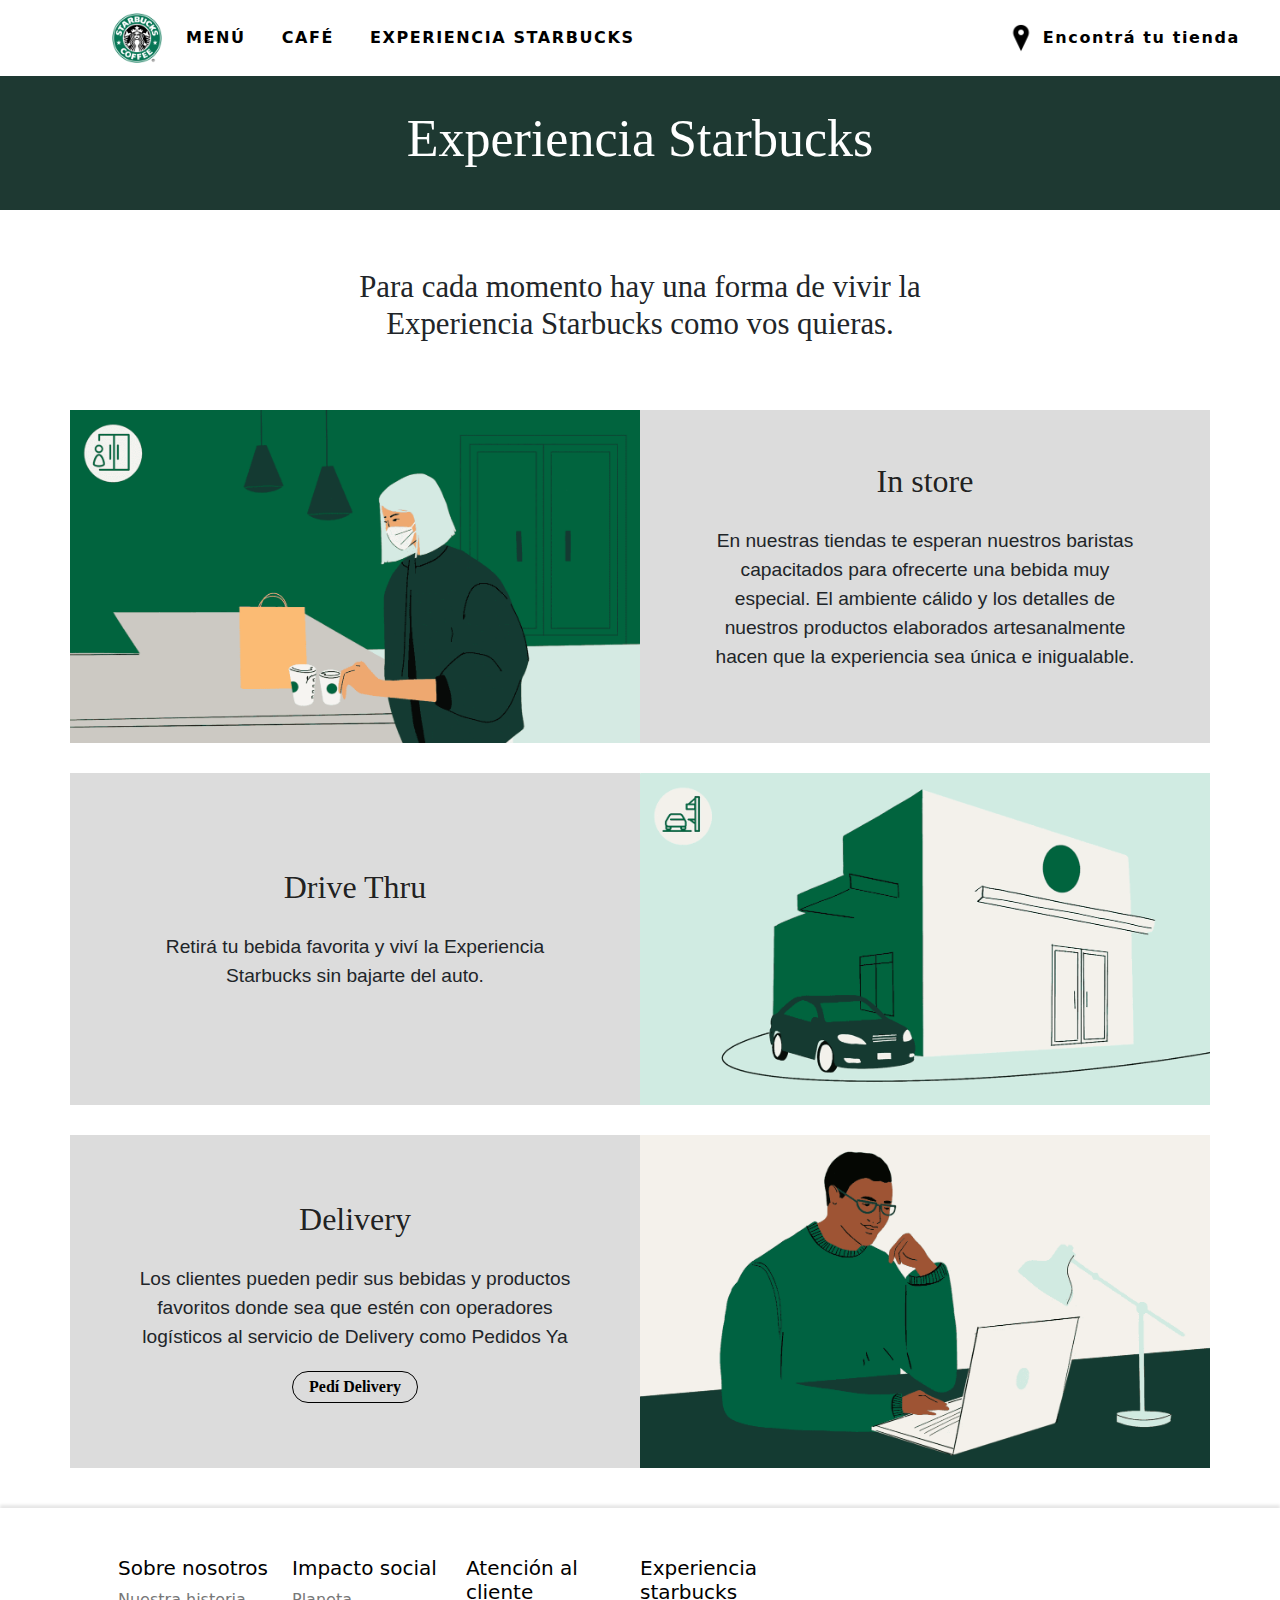
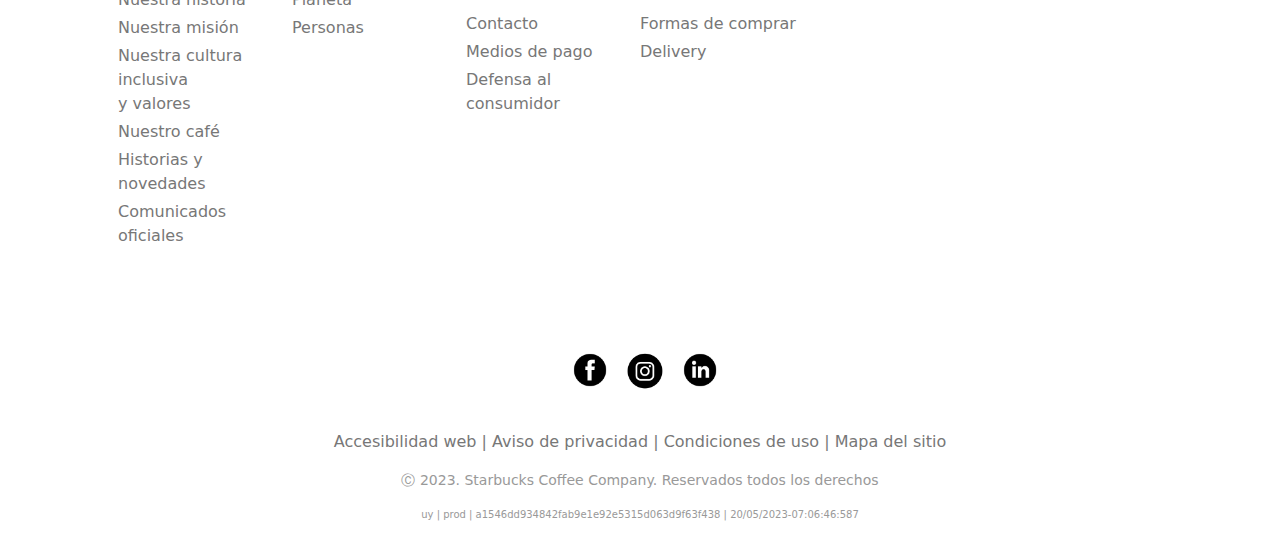
==== pages/experienciastarbucks.html @ a465eae4 "Commiteando otra vez" ====
<!DOCTYPE html>
<html lang="en">
<head>
    <meta charset="UTF-8">
    <meta http-equiv="X-UA-Compatible" content="IE=edge">
    <meta name="viewport" content="width=device-width, initial-scale=1.0">
    <link href="https://db.onlinewebfonts.com/c/d7e8a95865396cddca89b00080d2cba6?family=SoDo+Sans+SemiBold" rel="stylesheet">
    <link rel="shortcut icon" href="../img/logo.png" type="image/x-icon">
    <link rel="stylesheet" href="../css/bootstrap.min.css">
    <link rel="stylesheet" href="../css/mian.css">
    <title>Experiencia Starbucks | Starbucks</title>
</head>
<body>
    <header>
        <nav class="navbar navbar-expand-lg bg-white">
          <div class="container-fluid">
            <a class="navbar-brand" href="../index.html">
              <img class="logo animate__animated animate__flip" src="../img/logo.png" alt="">
            </a>
            <button class="navbar-toggler" type="button" data-bs-toggle="collapse" data-bs-target="#navbarNavAltMarkup"
              aria-controls="navbarNavAltMarkup" aria-expanded="false" aria-label="Toggle navigation">
              <span class="navbar-toggler-icon"></span>
            </button>
            <div class="collapse navbar-collapse" id="navbarNavAltMarkup">
              <div class="navbar-nav me-auto">
                <a class="nav-link" aria-current="page" href="#">MENÚ</a>
                <a class="nav-link" href="#">CAFÉ</a>
                <a class="nav-link" href="./pages/experienciastarbucks.html">EXPERIENCIA STARBUCKS</a>
              </div>
              <div class="navbar-nav ms-auto">
                <div class="tu-local">
                  <a class="nav-link" href="#"> <img class="location" src="../img/location.png" alt=""> Encontrá tu tienda</a>
                </div>
              </div>
            </div>
          </div>
        </nav>
      </header>
      <!-- <div class="container">
        <div class="row no-gutters">
          <div class="col">
            <img class="compras" src="../img/compras.png" alt="">
          </div>
          <div class="col text-block">
            <h2>In store</h2>
            <p>En nuestras tiendas te esperan nuestros baristas <br> capacitados para ofrecerte una bebida muy <br> especial. 
                El ambiente cálido y los detalles de <br> nuestros productos elaborados artesanalmente <br> hacen que la experiencia sea única e inigualable.</p>
          </div>
        </div>
        <div class="row">
          <div class="col">Columna 1</div>
          <div class="col">Columna 2</div>
        </div>
        <div class="row">
          <div class="col">Columna 1</div>
          <div class="col">Columna 2</div>
        </div>
      </div> -->
      <div class="experiencia-starbucks">
        <h2>Experiencia Starbucks</h2>
      </div>
      <div class="row">
        <div class="col-12 titulo-principal">
          <h2 class="h2-principal">Para cada momento hay una forma de vivir la <br> Experiencia Starbucks como vos quieras.</h2>
        </div>
      </div>
      <div class="container">
        <div class="row custom-row">
          <div class="col-md-6 cofees">
            <img src="../img/compras.png" alt="">
          </div>
          <div class="col-md-6 text-block">
            <h2>In store</h2>
            <p>En nuestras tiendas te esperan nuestros baristas <br> capacitados para ofrecerte una bebida muy <br> especial. 
                El ambiente cálido y los detalles de <br> nuestros productos elaborados artesanalmente <br> hacen que la experiencia sea única e inigualable.</p>
          </div>
        </div>
      </div>
      <div class="container">
        <div class="row mb-8 custom-row">
          <div class="col-md-6 text-block">
            <h2>Drive Thru</h2>
            <p>Retirá tu bebida favorita y viví la Experiencia <br>
                 Starbucks sin bajarte del auto.</p>
          </div>
          <div class="col-md-6 cofees">
            <img src="../img/drivethur.png" alt="">
          </div>
        </div>
      </div>
      <div class="container">
        <div class="row mb-8 custom-row">
          <div class="col-md-6 text-block">
            <h2>Delivery</h2>
            <p>Los clientes pueden pedir sus bebidas y productos <br>
            favoritos donde sea que estén con operadores <br> 
        logísticos al servicio de Delivery como Pedidos Ya</p>
        <a href=""><button>Pedí Delivery</button></a>
          </div>
          <div class="col-md-6 cofees">
            <img src="../img/delivery.png" alt="">
          </div>
        </div>
      </div>












    <footer>
        <div class="container">
          <div class="row p-5 bg-white text-black">
            <div class="col-xs-12 col-md-6 col-lg-2">
              <p class="h5">Sobre nosotros</p>
              <div class="mb-1">
                <a class="text-decoration-none" href="#">Nuestra historia</a>
              </div>
              <div class="mb-1">
                <a class="text-decoration-none" href="#">Nuestra misión</a>
              </div>
              <div class="mb-1">
                <a class="text-decoration-none" href="#">Nuestra cultura inclusiva <br> y valores</a>
              </div>
              <div class="mb-1">
                <a class="text-decoration-none" href="#">Nuestro café</a>
              </div>
              <div class="mb-1">
                <a class="text-decoration-none" href="#">Historias y novedades</a>
              </div>
              <div class="mb-1">
                <a class="text-decoration-none" href="#">Comunicados oficiales</a>
              </div>
            </div>
            <div class="col-xs-12 col-md-6 col-lg-2">
              <p class="h5">Impacto social</p>
              <div class="mb-1">
                <a class="text-decoration-none" href="#">Planeta</a>
              </div>
              <div class="mb-1">
                <a class="text-decoration-none" href="#">Personas</a>
              </div>
            </div>
            <div class="col-xs-12 col-md-6 col-lg-2">
              <p class="h5">Atención al cliente</p>
              <div class="mb-1">
                <a class="text-decoration-none" href="#">Contacto</a>
              </div>
              <div class="mb-1">
                <a class="text-decoration-none" href="#">Medios de pago</a>
              </div>
              <div class="mb-1">
                <a class="text-decoration-none" href="#">Defensa al consumidor</a>
              </div>
            </div>
            <div class="col-xs-12 col-md-6 col-lg-3">
              <p class="h5">Experiencia <br> starbucks</p>
              <div class="mb-1">
                <a class="text-decoration-none" href="#">Formas de comprar</a>
              </div>
              <div class="mb-1">
                <a class="text-decoration-none" href="#">Delivery</a>
              </div>
            </div>
          </div>
          <div class="foooter">
            <div class="footer-logos">
              <a href=""><img src="../img/facebookdos.png" alt="Fcebook"></a>
              <a href=""><img src="../img/instagram.png" alt="Instagram"></a>
              <a href=""><img src="../img/linkedin.png" alt="LinkedIn"></a>
            </div>
            <div class="footer-links">
              <p class="accesibilidad">Accesibilidad web | Aviso de privacidad | Condiciones de uso | Mapa del sitio</p>
              <p class="company">Ⓒ 2023. Starbucks Coffee Company. Reservados todos los derechos</p>
              <p class="uy">uy | prod | a1546dd934842fab9e1e92e5315d063d9f63f438 | 20/05/2023-07:06:46:587</p>
            </div>  
          </div>
        </div>
    </footer>
<script src="../js/bootstrap.bundle.min.js"></script>
</body>
</html>
---- css/mian.css ----
* {
  padding: 0;
  margin: 0;
  box-sizing: border-box;
}

header {
  background-color: white;
  box-shadow: 0 3px 3px rgba(0, 0, 0, 0.1);
}

.container-fluid {
  margin-left: 100px;
}
.container-fluid .navbar-nav a {
  margin-right: 20px;
  font-weight: 700;
  letter-spacing: 0.1em;
  color: black;
}
.container-fluid .navbar-nav a:hover {
  color: #006241;
}

.logo {
  height: 50px;
}

.location {
  height: 30px;
}

footer {
  margin-top: 40px;
  box-shadow: 0 -3px 3px rgba(0, 0, 0, 0.1);
}

.foooter {
  display: flex;
  justify-content: center;
  flex-direction: column;
  align-items: center;
  margin-top: 50px;
}

.footer-logos img {
  height: 40px;
  margin-bottom: 40px;
  margin-left: 10px;
}
.footer-logos img:hover {
  transform: translateY(-5px);
  color: #999;
}

.footer-links {
  display: flex;
  justify-content: center;
  flex-direction: column;
  text-align: center;
}
.footer-links .accesibilidad {
  color: #777;
  font-size: 1rem;
  font-weight: 300;
}
.footer-links .company {
  color: #999;
  display: block;
  font-size: 0.875rem;
  font-weight: 300;
}
.footer-links .uy {
  color: #999;
  display: block;
  font-size: 0.625rem;
  font-weight: 300;
}

.mb-1 a {
  color: #777;
}
.mb-1 a:hover {
  color: black;
}

.line {
  color: #777;
  padding-bottom: 20px;
  height: 1px;
}

.container h3 {
  font-size: calc(1.0188rem + 0.2256vw);
}
.container .cofees {
  display: flex;
  justify-content: center;
}
.container .cofees img {
  height: 100%;
  width: 100%;
}
.container .bg-aqua {
  display: flex;
  justify-content: end;
  background-color: #61d4f2;
  justify-content: center;
  align-items: center;
}
.container .bg-aqua h1 {
  color: #006241;
  font-size: calc(1.2125rem + 2.55vw);
  text-align: center;
}

.row > * {
  padding: 0;
}

.links .conta-iner {
  padding: 80px;
  margin-top: 70px;
  box-shadow: 0 -3px 3px rgba(0, 0, 0, 0.1);
}
.links .conta-iner h3 {
  font-size: calc(1.0188rem + 0.2256vw);
}
.links .conta-iner a {
  text-decoration: none;
  color: #777;
  font-weight: 400;
  padding-top: 15px;
}
.links .conta-iner :hover {
  color: black;
}
.links .conta-iner .sobre-nosotros {
  display: flex;
  flex-direction: column;
}

.compras {
  width: 100%;
  width: 554px;
  height: 323px;
}

.experiencia-starbucks {
  display: flex;
  justify-content: center;
  align-items: center;
  height: 134px;
  background-color: #1e3932;
}
.experiencia-starbucks h2 {
  font-family: "SoDo Sans SemiBold";
  font-size: calc(1.2125rem + 2.55vw);
  color: #fff;
}

.titulo-principal {
  height: 200px;
  display: flex;
  justify-content: center;
  align-items: center;
  text-align: center;
}
.titulo-principal .h2-principal {
  font-family: "SoDo Sans SemiBold";
  font-size: calc(1.0875rem + 1.05vw);
}

.text-block {
  font-family: "SoDo Sans SemiBold";
  text-align: center;
  justify-content: center;
  display: flex;
  flex-direction: column;
  background-color: #dcdcdc;
}
.text-block h2 {
  font-family: "SoDo Sans SemiBold";
  color: rgba(0, 0, 0, 0.87);
}
.text-block p {
  font-family: "SoDo Sans SemiBold";
  font-size: calc(1.0188rem + 0.2256vw);
  margin-bottom: 1rem;
  display: block;
  -webkit-margin-before: 1em;
          margin-block-start: 1em;
  -webkit-margin-after: 1em;
          margin-block-end: 1em;
  -webkit-margin-start: 0px;
          margin-inline-start: 0px;
  -webkit-margin-end: 0px;
          margin-inline-end: 0px;
  font-family: SoDo Sans, Helvetica, Arial, sans-serif;
}
.text-block button {
  font-family: "SoDo Sans SemiBold";
  display: inline-block;
  background: none;
  border: 1px solid;
  border-radius: 50px;
  padding: 7px 16px;
  font-weight: 600;
  line-height: 1;
  text-align: center;
  text-decoration: none;
  transition: all 0.2s ease;
}

.col {
  -moz-column-gap: 0;
       column-gap: 0;
}

.custom-row {
  margin-bottom: 30px;
}/*# sourceMappingURL=mian.css.map */
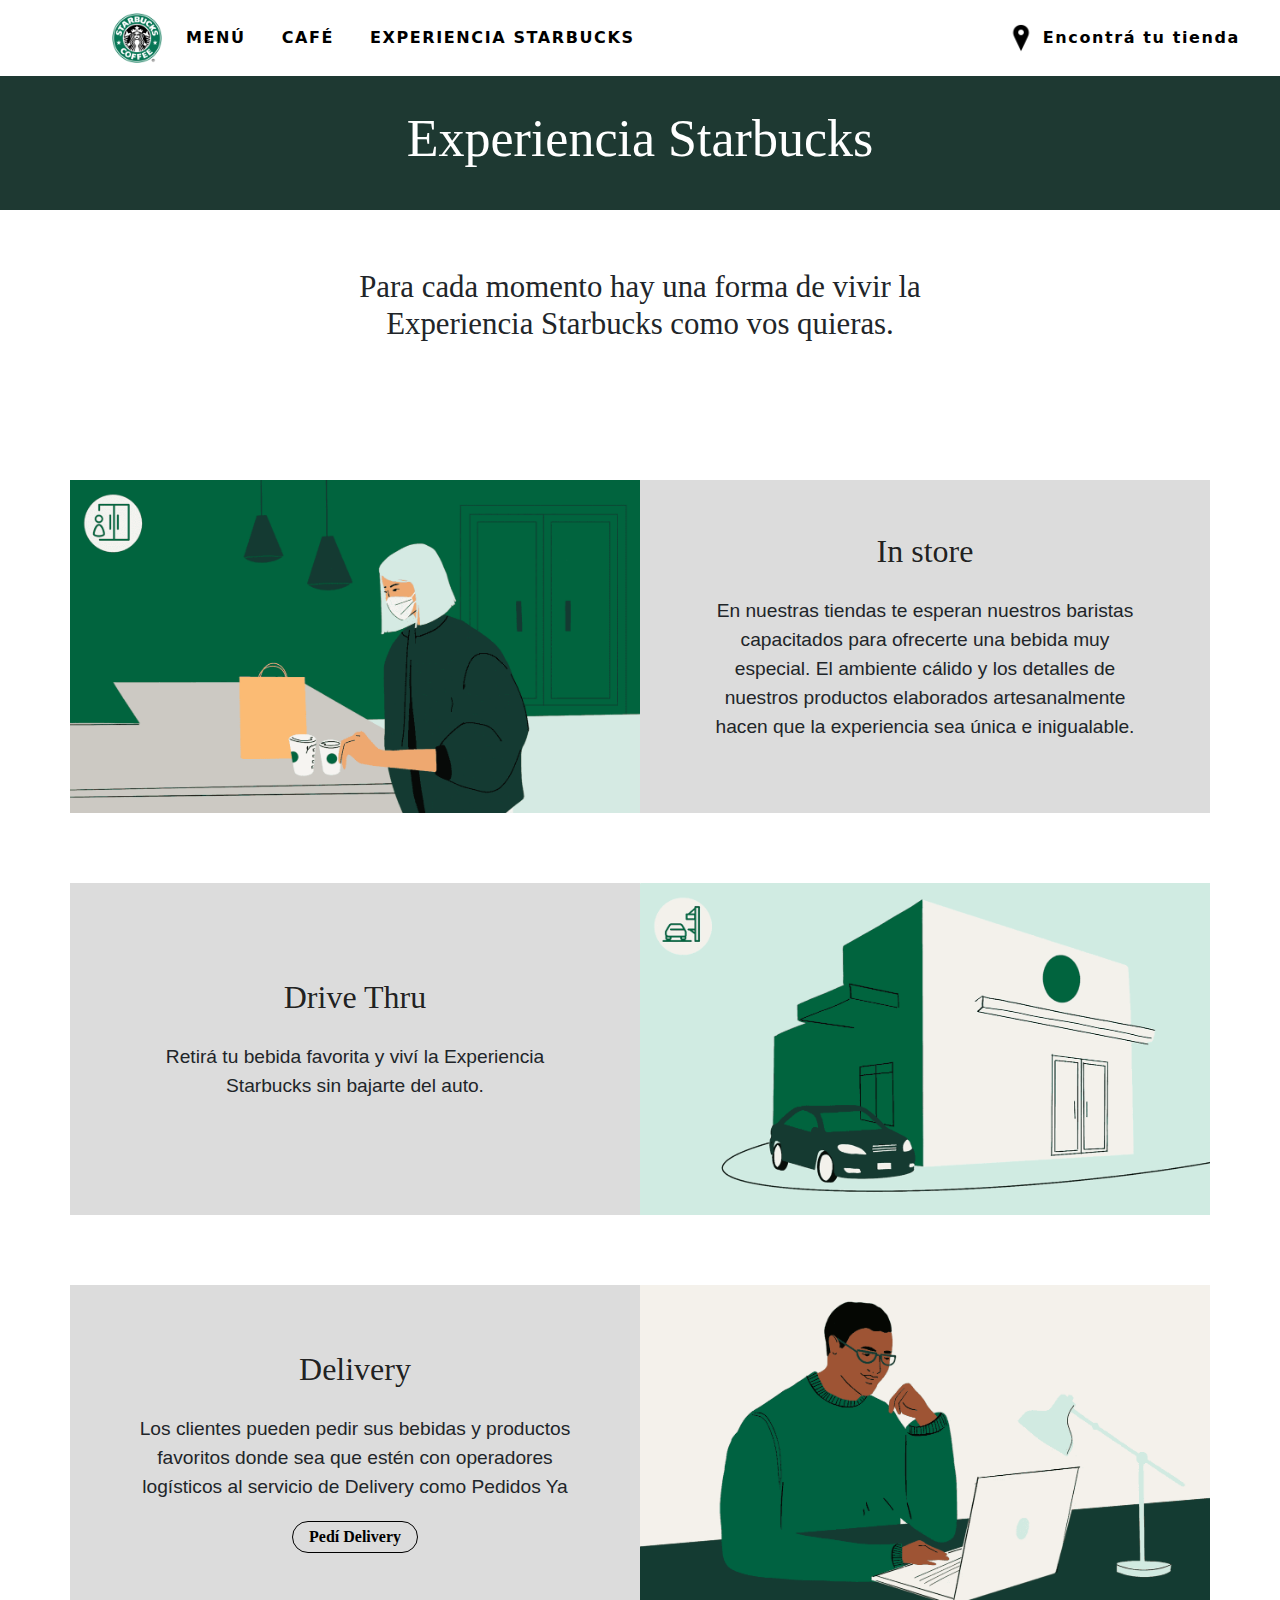
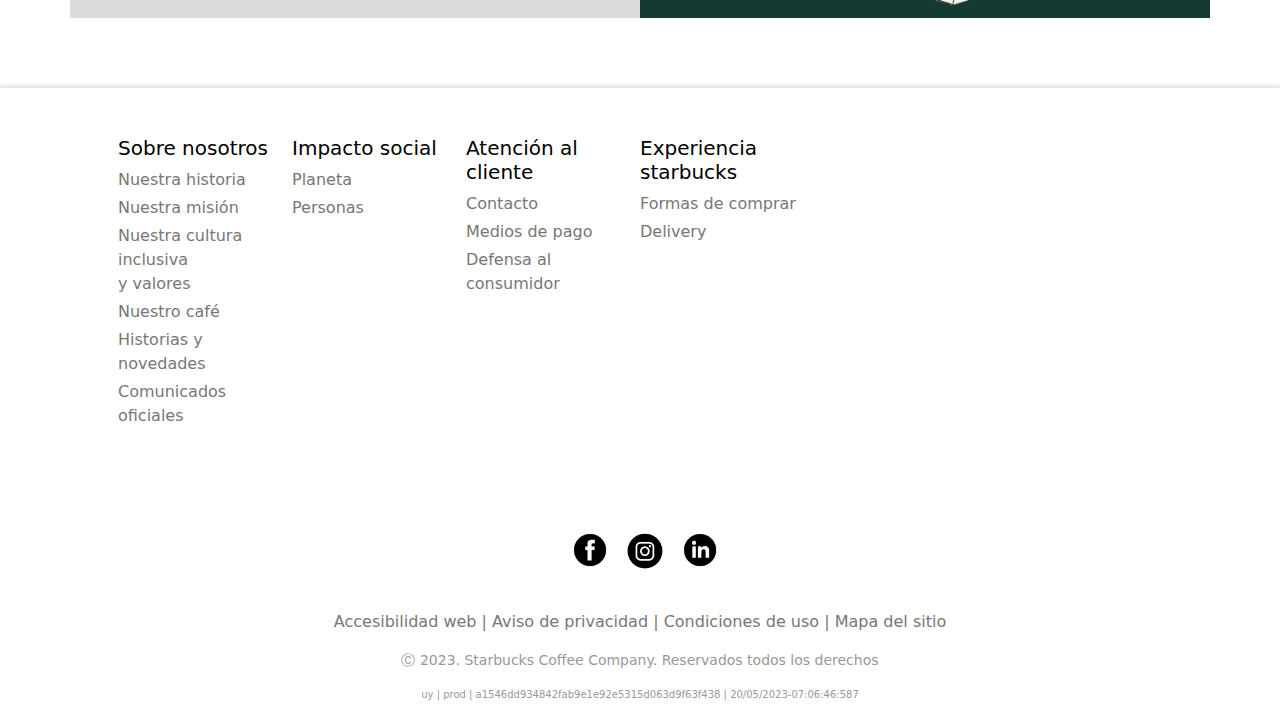
==== commit feb606cb: "Sumandole algo del menu" ====
--- a/pages/experienciastarbucks.html
+++ b/pages/experienciastarbucks.html
@@ -23,9 +23,9 @@
             </button>
             <div class="collapse navbar-collapse" id="navbarNavAltMarkup">
               <div class="navbar-nav me-auto">
-                <a class="nav-link" aria-current="page" href="#">MENÚ</a>
+                <a class="nav-link" aria-current="page" href="../pages/menu.html">MENÚ</a>
                 <a class="nav-link" href="#">CAFÉ</a>
-                <a class="nav-link" href="./pages/experienciastarbucks.html">EXPERIENCIA STARBUCKS</a>
+                <a class="nav-link" href="../pages/experienciastarbucks.html">EXPERIENCIA STARBUCKS</a>
               </div>
               <div class="navbar-nav ms-auto">
                 <div class="tu-local">
@@ -36,26 +36,6 @@
           </div>
         </nav>
       </header>
-      <!-- <div class="container">
-        <div class="row no-gutters">
-          <div class="col">
-            <img class="compras" src="../img/compras.png" alt="">
-          </div>
-          <div class="col text-block">
-            <h2>In store</h2>
-            <p>En nuestras tiendas te esperan nuestros baristas <br> capacitados para ofrecerte una bebida muy <br> especial. 
-                El ambiente cálido y los detalles de <br> nuestros productos elaborados artesanalmente <br> hacen que la experiencia sea única e inigualable.</p>
-          </div>
-        </div>
-        <div class="row">
-          <div class="col">Columna 1</div>
-          <div class="col">Columna 2</div>
-        </div>
-        <div class="row">
-          <div class="col">Columna 1</div>
-          <div class="col">Columna 2</div>
-        </div>
-      </div> -->
       <div class="experiencia-starbucks">
         <h2>Experiencia Starbucks</h2>
       </div>
--- a/css/mian.css
+++ b/css/mian.css
@@ -219,4 +219,31 @@
 
 .custom-row {
   margin-bottom: 30px;
+}
+
+.container {
+  margin-top: 70px;
+}
+.container .card-body {
+  display: flex;
+  justify-content: center;
+  align-items: center;
+  flex-direction: column;
+}
+.container .card-body a img {
+  background-color: #1e3932;
+  height: 180px;
+  border-radius: 50%;
+  transition: all 0.3s ease-in-out;
+}
+.container .card-body a img:hover {
+  transform: scale(0.8);
+}
+.container .card-body h1 {
+  padding-top: 20px;
+  font-size: calc(1.0188rem + 0.2256vw);
+}
+
+.card {
+  border: none;
 }/*# sourceMappingURL=mian.css.map */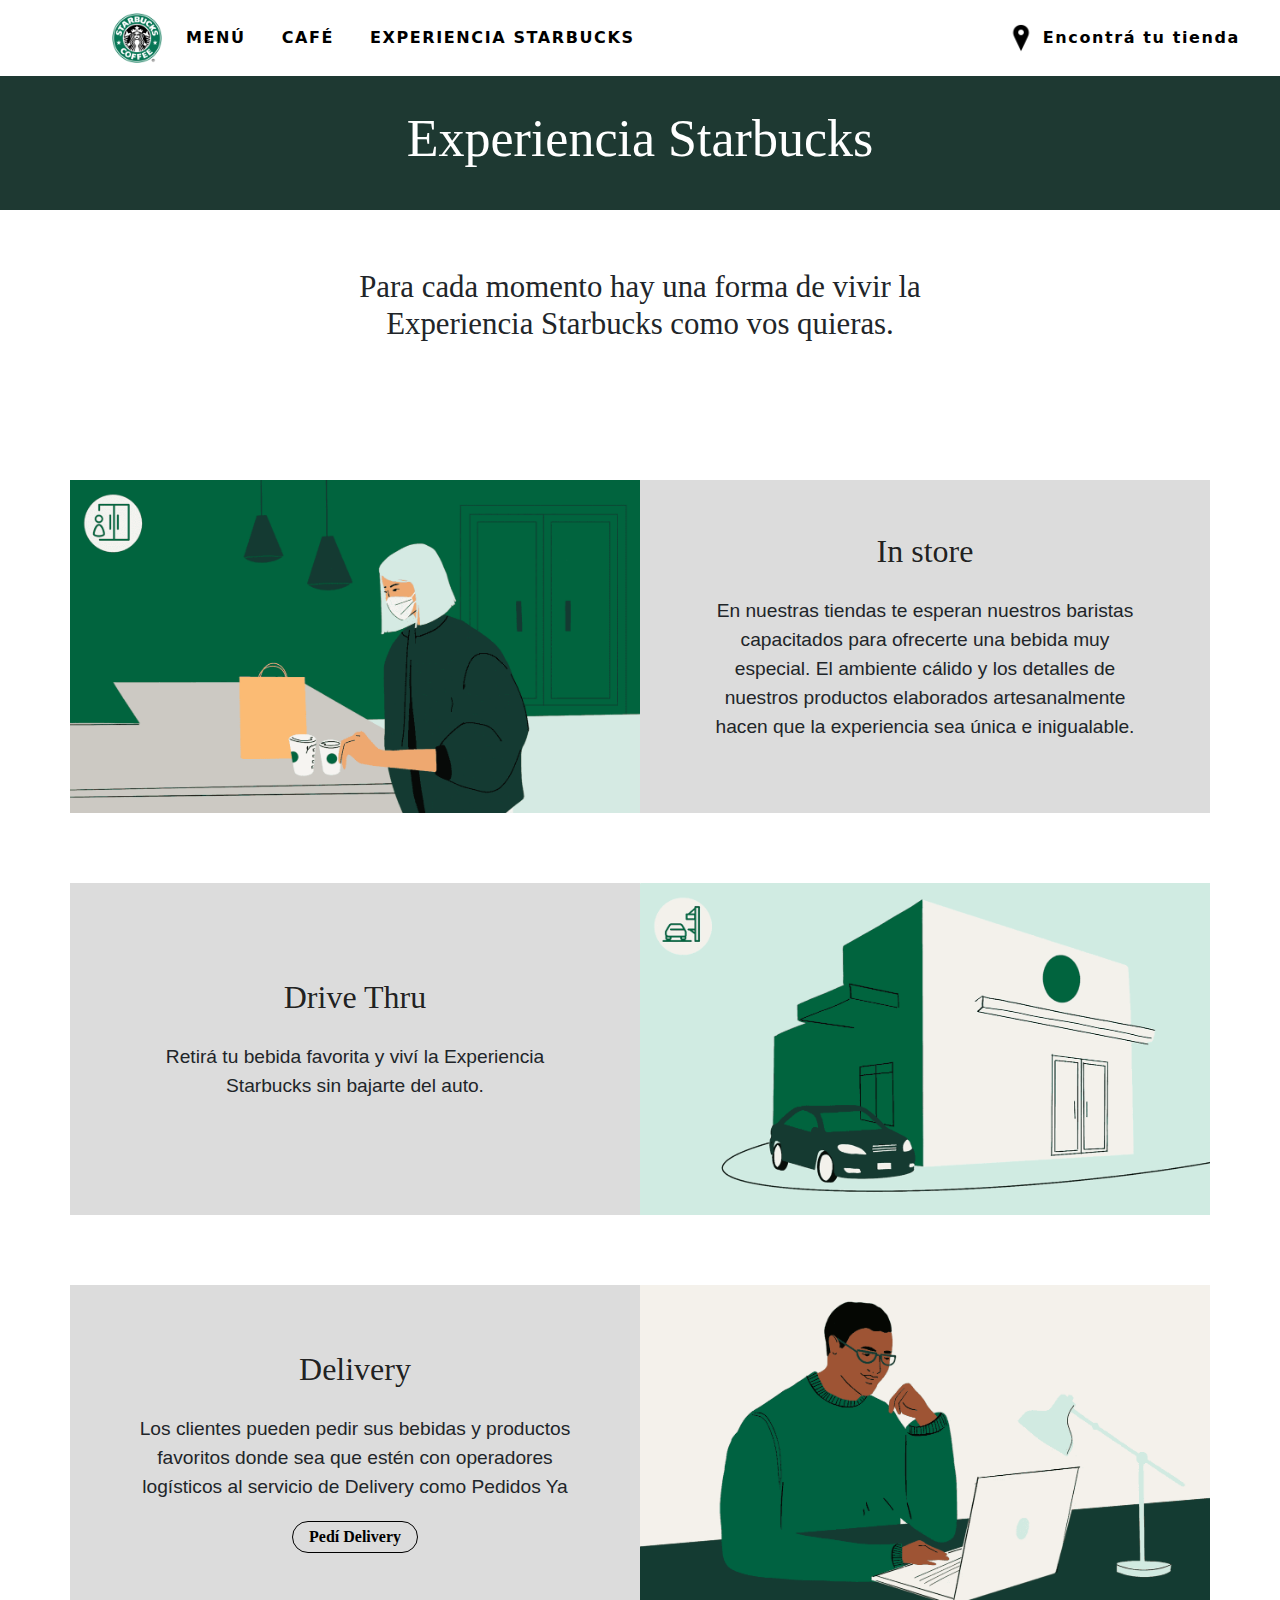
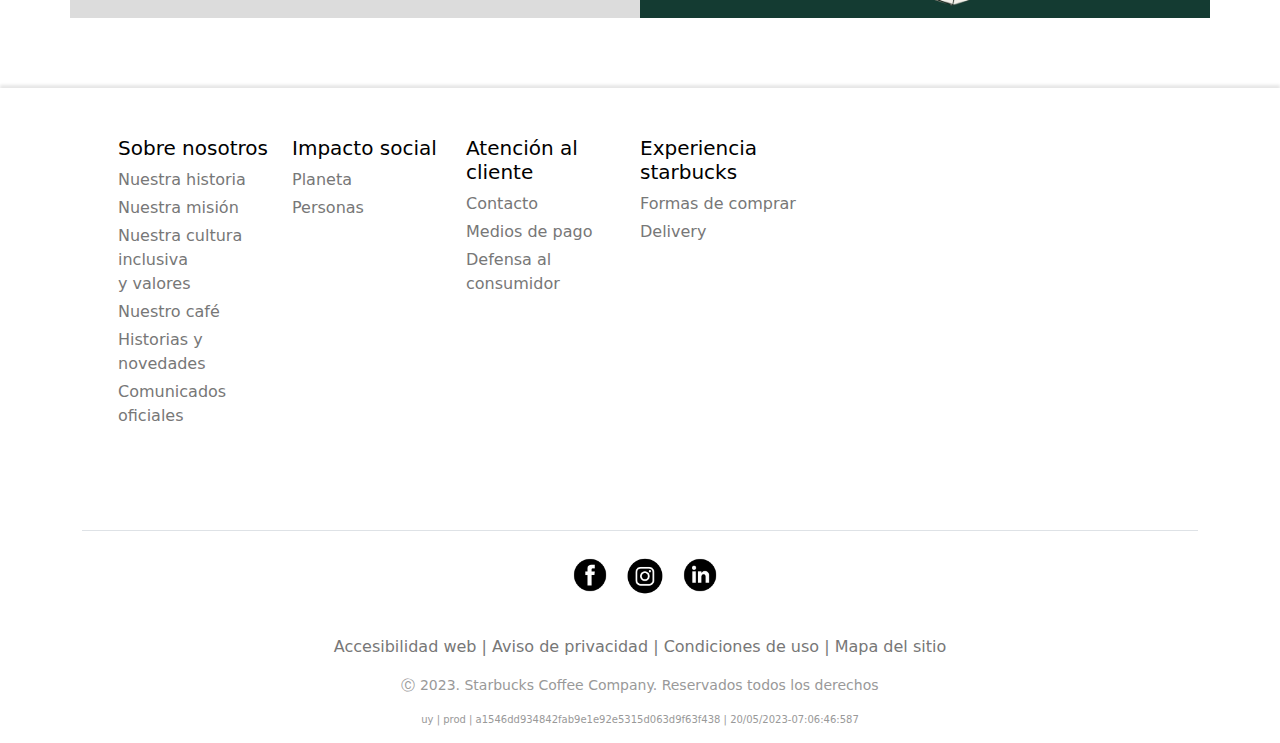
==== commit 517e7bf6: "Arreglando el responsive" ====
--- a/pages/experienciastarbucks.html
+++ b/pages/experienciastarbucks.html
@@ -149,8 +149,8 @@
               </div>
             </div>
           </div>
-          <div class="foooter">
-            <div class="footer-logos">
+          <div class="foooter border-top border-grey">
+            <div class="footer-logos pt-4">
               <a href=""><img src="../img/facebookdos.png" alt="Fcebook"></a>
               <a href=""><img src="../img/instagram.png" alt="Instagram"></a>
               <a href=""><img src="../img/linkedin.png" alt="LinkedIn"></a>
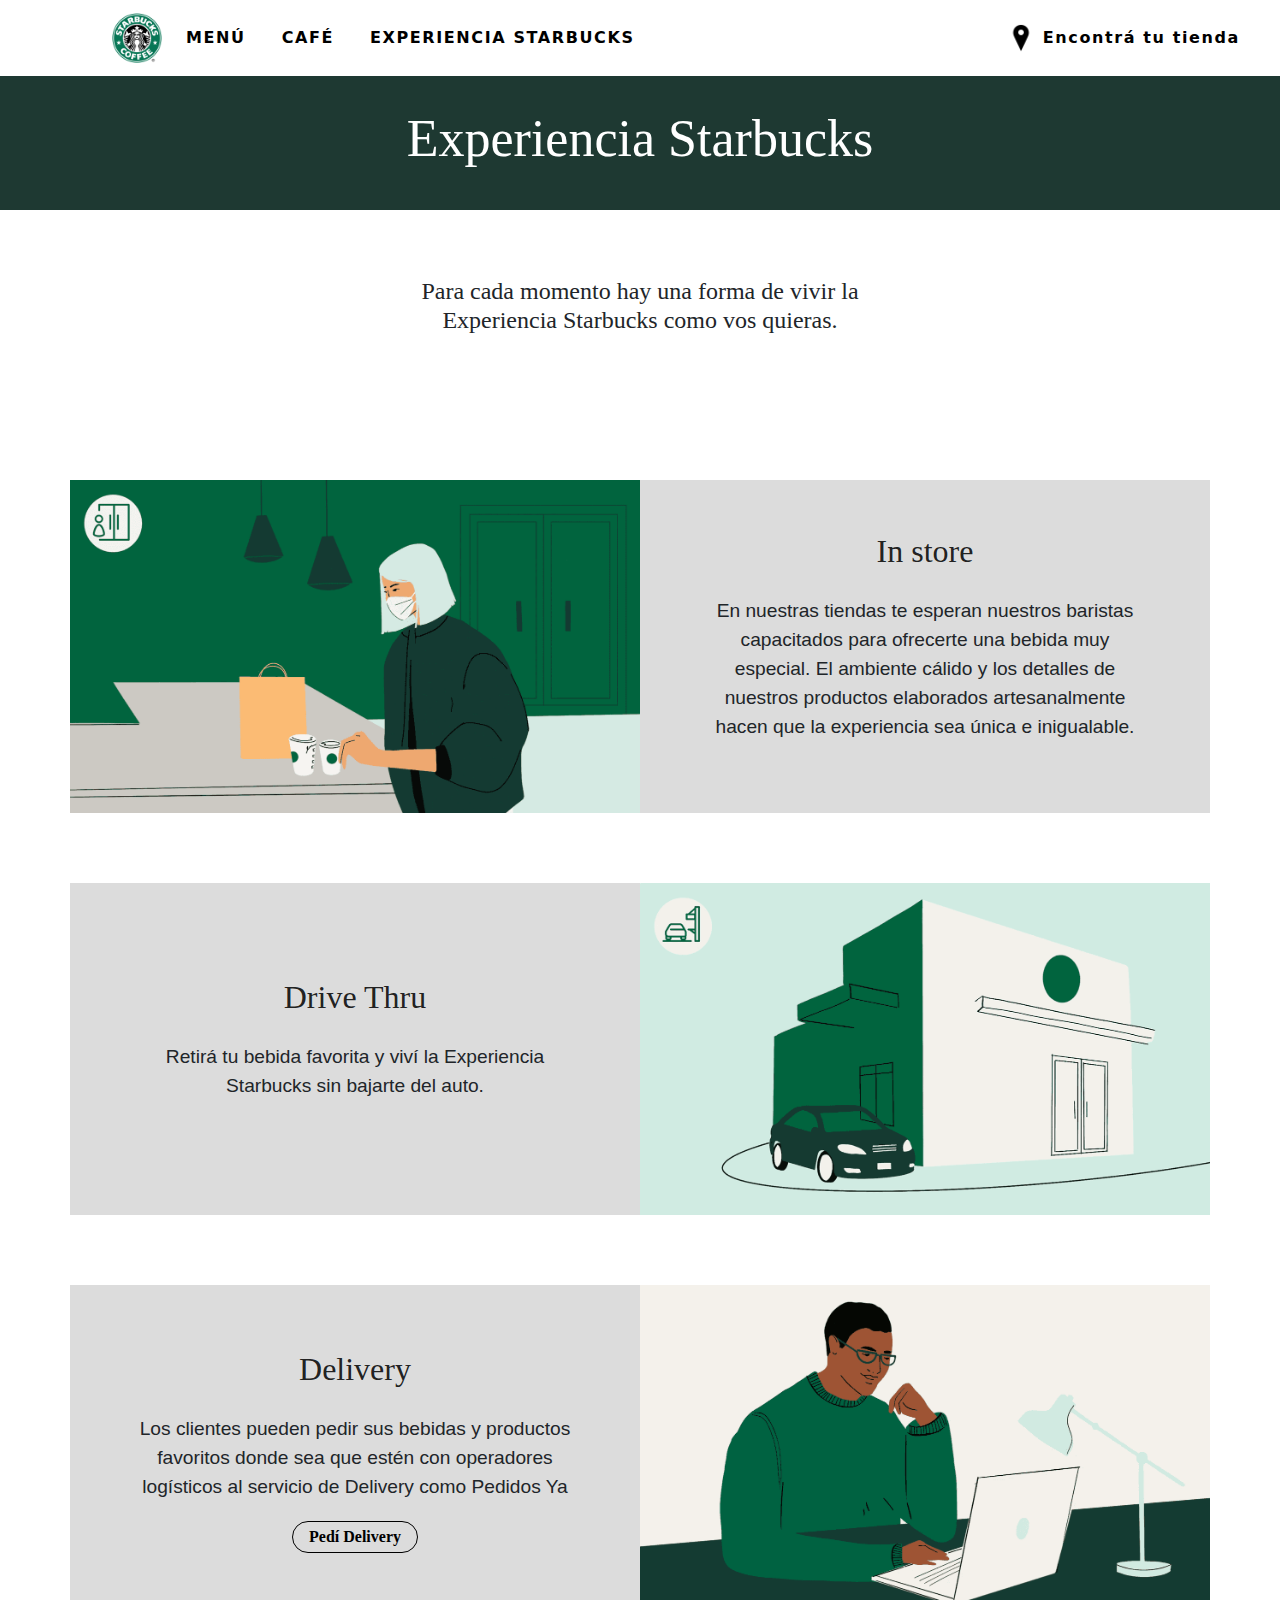
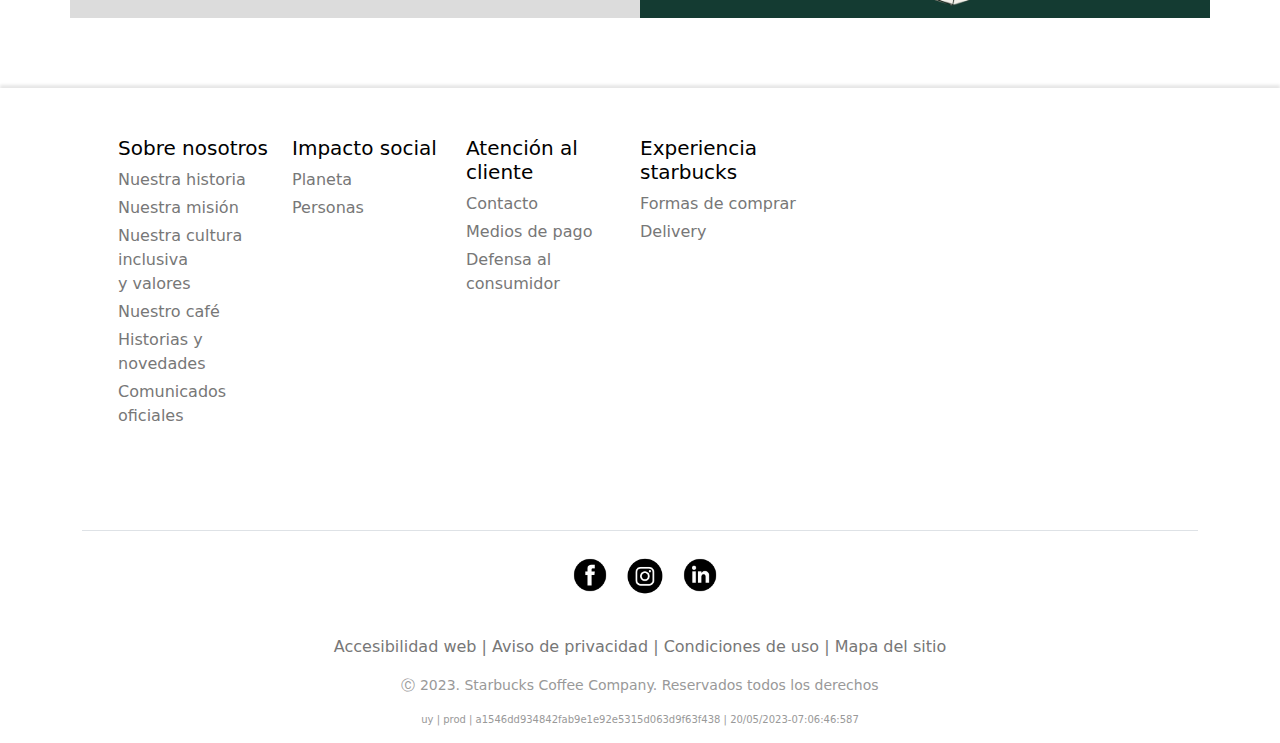
==== commit 92bb64db: "Arreglando" ====
--- a/pages/experienciastarbucks.html
+++ b/pages/experienciastarbucks.html
@@ -41,7 +41,7 @@
       </div>
       <div class="row">
         <div class="col-12 titulo-principal">
-          <h2 class="h2-principal">Para cada momento hay una forma de vivir la <br> Experiencia Starbucks como vos quieras.</h2>
+          <h2 class="h2-principal fs-4">Para cada momento hay una forma de vivir la <br> Experiencia Starbucks como vos quieras.</h2>
         </div>
       </div>
       <div class="container">
@@ -82,18 +82,6 @@
           </div>
         </div>
       </div>
-
-
-
-
-
-
-
-
-
-
-
-
     <footer>
         <div class="container">
           <div class="row p-5 bg-white text-black">
